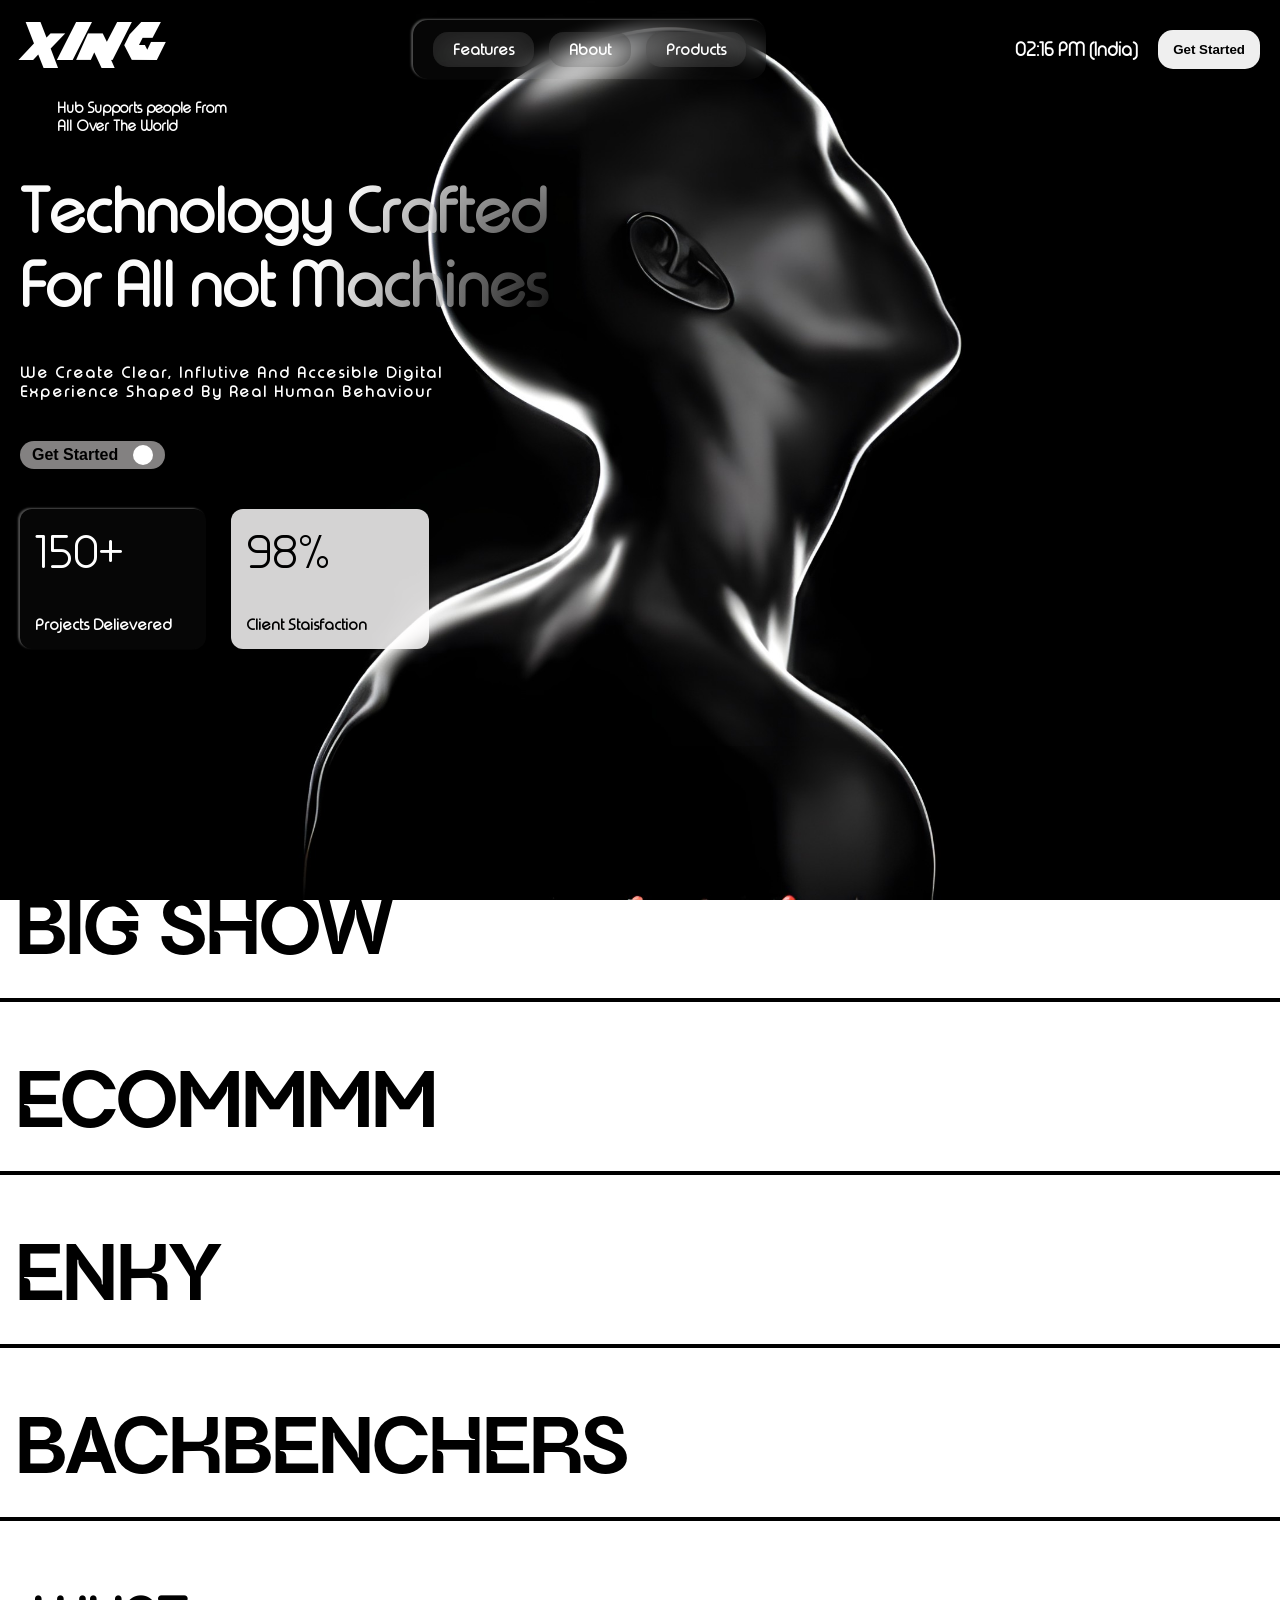
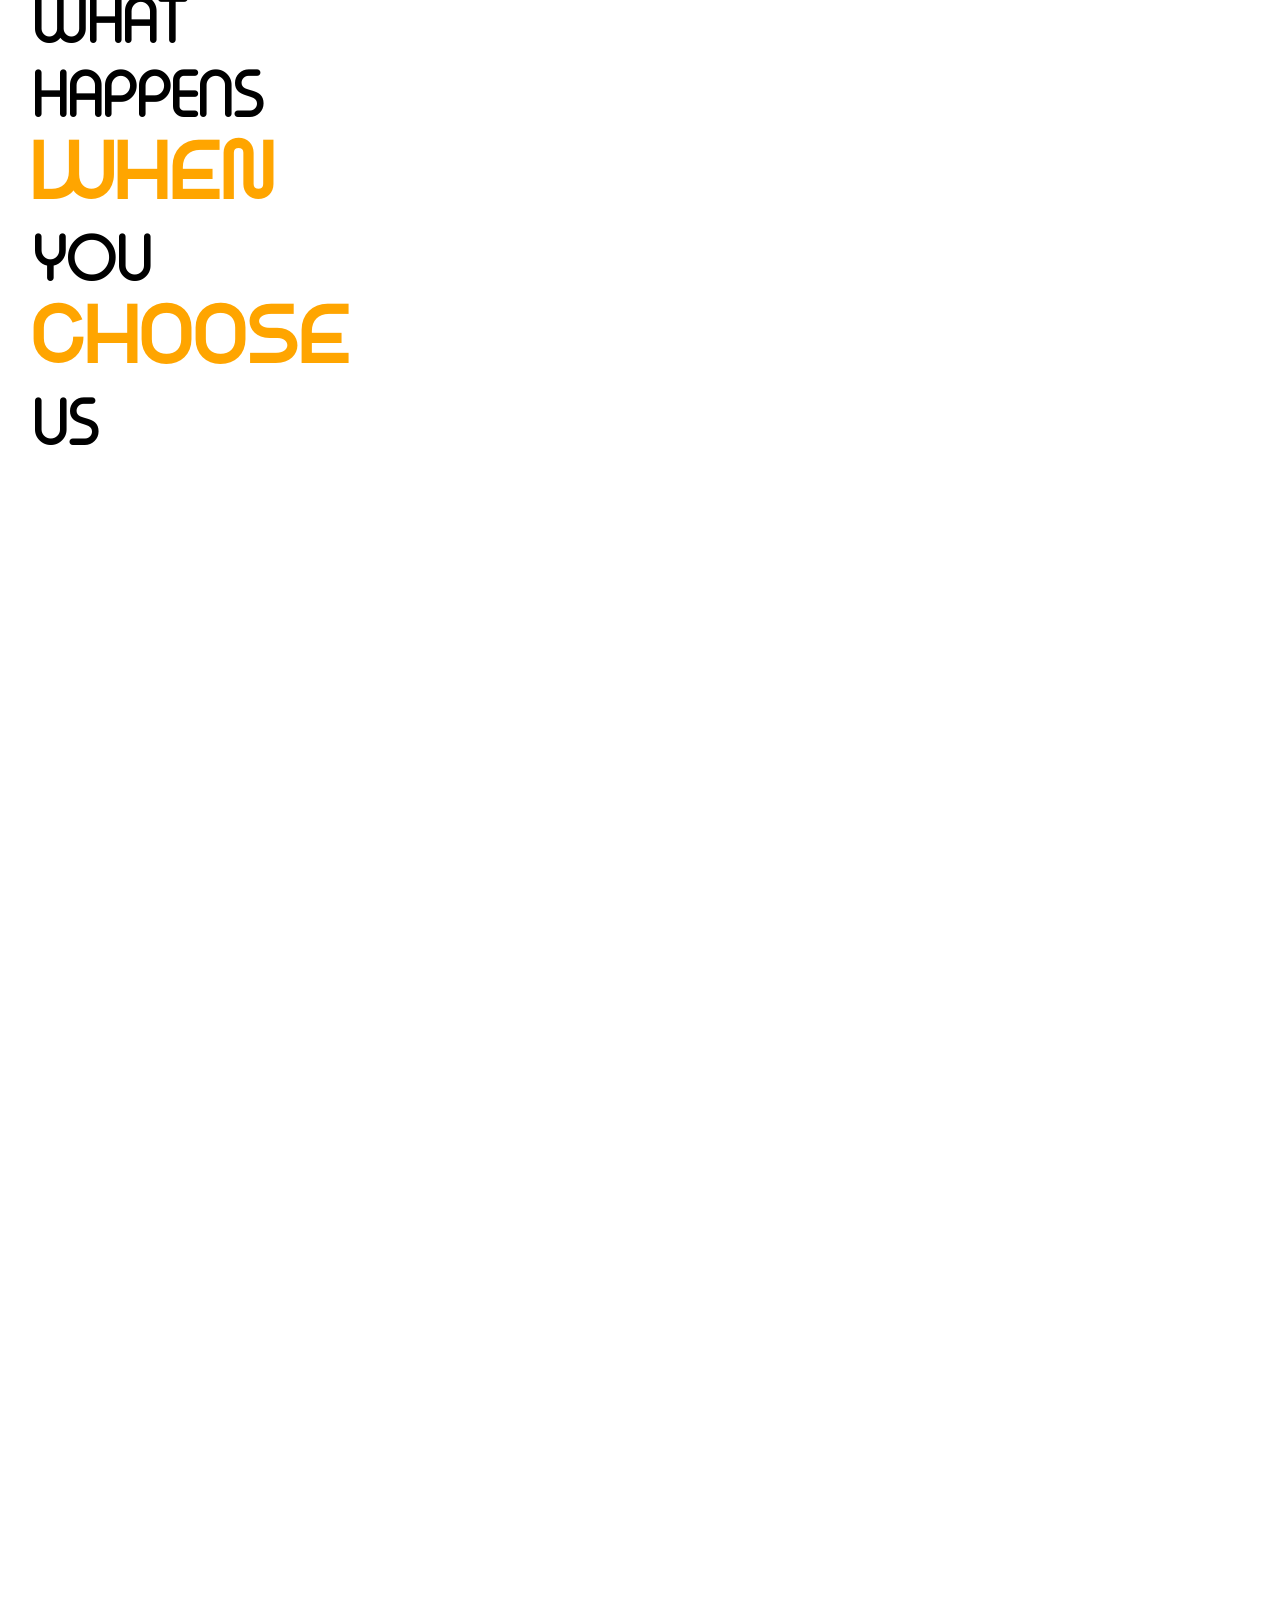
==== project 1/index.html @ 05f9f269 "folder change" ====
<!DOCTYPE html>
<html lang="en">
<head>
    <meta charset="UTF-8">
    <meta name="viewport" content="width=device-width, initial-scale=1.0">
    <title>Design-1</title>
    <link rel="stylesheet" href="style.css">
    <link
  href="https://cdn.jsdelivr.net/npm/remixicon@4.9.0/fonts/remixicon.css"
  rel="stylesheet"
/>
</head>
<body>
<main>
    <header>
        <nav id="primaryNav">
             <h1 class="brand">Xing</h1>
              <nav id="Navigations">
                <a href="#">Features</a>
                <a href="#">About</a>
                <a href="#">Products</a>
              </nav>
              <div class="Other">
              <h3>02:16 PM (India)</h3>
            <button>Get Started</button>
            </div>
            </nav>
    </header>
    <div class="writings">
      <div class="BrandLine">
        <i class=" globe ri-global-fill"></i>
        <h3>Hub Supports people From All Over The World</h3>
        </div>
        <h1 class="BigLine">Technology Crafted For All not Machines</h1>
        <h3 class="SmallLine">We Create Clear, Influtive And Accesible Digital Experience Shaped By Real Human Behaviour</h3>
        <button class="getStarted">
          Get Started <i class="right ri-arrow-right-line"></i>
        </button>
        <div class="boxes">
        <div class="box1">
          <h2>150+</h2>
          <h4>Projects Delievered <sup><i class="ri-check-line"></i></sup></h4>
        </div>
           <div class="box2">
          <h2>98%</h2>
          <h4>Client Staisfaction<sup><i class="ri-check-line"></i></sup></h4>
        </div>
        </div>
      </div>
       <section id="products">
        <div class="elem">
          <h1>Big Show<i class="arrow ri-arrow-right-line"></i></h1>
          <img src="https://i.pinimg.com/1200x/fa/55/d6/fa55d6a532e16a0dc4e11ef6059b0287.jpg" alt="">
        </div> <div class="elem">
          <h1>Ecommmm<i class="arrow ri-arrow-right-line"></i></h1>
          <img src="https://i.pinimg.com/1200x/44/50/62/445062a4ea2308675233aeeecd48b5b9.jpg" alt="">
        </div> <div class="elem">
          <h1>Enky<i class="arrow ri-arrow-right-line"></i></h1>
          <img src="https://i.pinimg.com/736x/76/6f/08/766f08d830288deddab475fd345a2144.jpg" alt="">
        </div> <div class="elem">
          <h1>Backbenchers<i class="arrow ri-arrow-right-line"></i></h1>
          <img src="https://i.pinimg.com/736x/5c/e6/9e/5ce69e7ed1590fe8e28feebffbbdf605.jpg" alt="">
        </div>
      </section>
      <section id="feature">
        <h1 class="featLine">What Happens <br><span>when</span> You <span>Choose</span> Us</h1>
        <div class="featurebox">
          <h1>Be The <span>Brand</span></h1>
          <h3>They Notice</h3>
          <h1>Even<span> In The Crowd</span></h1>
        </div>
        <div class="featurebox">
          <h1>Be the One</h1>
          <h3>They remember</h3>
        </div>
      </section>
</main>
    
      <script src="script.js"></script>
</body>
</html>
---- project 1/style.css ----
@font-face {
    font-family: primary;
    src: url(./THRUST__.TTF);
}
@font-face {
    font-family: secondary;
    src: url(./Typo_Round_Light_Demo.otf);
}
@font-face {
    font-family: products;
    src: url(./gafter.otf);
}
@font-face {
    font-family: kregan;
    src: url(./Kregan\ DEMO.otf);
}
*{
    padding: 0;
    margin: 0;
    box-sizing: border-box;
}
html,body{
    width: 100%;
    height: 100%;
}
main{
    font-family: secondary;
    width: 100%;
    height: 100%;
    background: url(./wallpaper.jpg);
    background-size: cover;
    background-position: center;
}
html{
    scroll-behavior: smooth;
}
html::-webkit-scrollbar{
    display: none;
}
header{
    width: 100%;
    color: white;
    padding: 20px 20px;
}
.brand{
    font-family: primary;
    font-weight: 300;
    font-size: 3rem;
}
#primaryNav{
    display: flex;
    align-items: center;
    justify-content: space-between;
}
#Navigations{
    display: flex;
    align-items: center;
    gap: 15px;
    border-radius: 15px;
    padding: 12px 20px;
    background: rgba(255, 255, 255, 0.023);
    backdrop-filter: blur(10px);
    box-shadow: -2px -1px 2px rgba(207, 205, 205, 0.368);
}
#Navigations a{
    position: relative;
    border-radius: 15px;
    text-decoration: none;
    color: white;
    padding: 8px 20px;
    background: rgba(255, 255, 255, 0.150);
    backdrop-filter: blur(10px);
   box-shadow:inset 0 4px 30px rgba(0, 0, 0, 0.402);
   font-weight: 600;
}
a::before{
    content: '';
    position: absolute;
    display: block;
    width: 60%;
    height: 2px;
    left: 20%;
    bottom:20%;
    background-color: white;
    transform: scaleX(0);
    transition: transform 0.3s cubic-bezier(0.25, 0.46, 0.45, 0.94);
}
a:hover::before{
    background-color: black;
    transform: scaleX(1);
}
.Other{
    display: flex;
    align-items: center;
    gap: 20px;
}
.Other>button{
    padding: 12px 15px;
    border-radius: 15px;
    border: none;
    font-weight: 600;
}
.writings{
    padding: 0px 20px;
    display: flex;
    flex-direction: column;
    color: white;
    gap: 40px;
}
.globe{
    color: white;
    padding: 0px 12px;
    font-weight: 400;
    font-size: 2rem;
    border-right:3px solid white;
}
.BrandLine{
    display: flex;
    align-items: center;
    gap:10px;
    width: 70%;
    color: white;
    font-size: 0.8rem;
}
.BrandLine h3{
    width: 20%;
}
.BigLine{
background: radial-gradient(circle at right bottom, #0000005d 1%, #fcfcfc 46%);
 font-size: 4rem;
    width: 45%;
 color: transparent;
background-clip: text;
}
.SmallLine{
    width: 35%;
    letter-spacing: 2px;
    font-size: 1rem;
}
.getStarted{
    width: fit-content;
     padding: 4px 12px;
     display: flex;
     align-items: center;
     font-weight: 600;
     gap: 15px;
     font-size: 1rem;
     border-radius: 50px;
     border: none;
     background-color: rgba(203, 200, 200, 0.648);
}
.getStarted .right{
    background-color: white;
    padding: 10px 10px;
    border-radius: 50%;
    transition: transform 0.5s cubic-bezier(0.25, 0.46, 0.45, 0.94);

}
.getStarted:hover .right{
    transform: rotate(-60deg);
}
.boxes{
    display: flex;
    gap: 2%;
}
.box1{
      width: 15%;
    height: 140px;
    display: flex;
    justify-content: space-between;
    flex-direction: column;
    padding: 15px 15px;
    border-radius: 12px;
    background: rgba(255, 255, 255, 0.023);
    backdrop-filter: blur(10px);
    box-shadow: -2px -1px 2px rgba(207, 205, 205, 0.368);
}
.box2{
    width: 16%;
    height: 140px;
    display: flex;
    justify-content: space-between;
    flex-direction: column;
    padding: 15px 15px;
    border-radius: 12px;
    background: rgba(255, 254, 254, 0.831);
    color: black;
}
.box1 h2{
    font-size: 3rem;
      font-weight: 400;
}
.box2 h2{
        font-size: 3rem;
      font-weight: 400;
}
#products{
    margin-top: 20vh;
    animation: reveal;
    animation-timeline: view();
    animation-range: entry 0% exit 80%;
    overflow-x: hidden;
}
#products::-webkit-scrollbar{
    display: none;
}
@keyframes reveal{
    0%{
    opacity: 0;
    scale: 0.70;
    }
    50%{
    opacity: 1;
    scale: 1;
    }
}
.elem{
    width: 100%;
    height: fit-content;
    display: flex;
    align-items: center;
    font-family: products;
    padding:1rem 1rem;
    padding-top: 4rem;
    border-bottom: 4px solid black;
    position: relative;
}
.elem:nth-child(1):hover{
    color:white;
    letter-spacing: 10px;
    transition: 0.3s all cubic-bezier(0.445, 0.05, 0.55, 0.95);
    background-color: black;
}
.elem:nth-child(2):hover{
    color:white;
    letter-spacing: 10px;
    background-color: black;
    transition: 0.3s all cubic-bezier(0.445, 0.05, 0.55, 0.95);
      
}.elem:nth-child(3):hover{
    color: white;
    letter-spacing: 10px;
    background-color: black;
    transition: 0.3s all cubic-bezier(0.445, 0.05, 0.55, 0.95);
}.elem:nth-child(4):hover{
    color: white;
    letter-spacing: 10px;
    background-color: black;
    transition: 0.3s all cubic-bezier(0.445, 0.05, 0.55, 0.95);
}
.elem img{
    width: 50%;
    height: 200px;
    opacity: 0;
    object-fit: cover;
    position: absolute;
    border-radius: 12px;
    transition: all 0.2s cubic-bezier(0.445, 0.05, 0.55, 0.95);
}
.elem h1{
    text-transform: uppercase;
    font-size: 5rem;
    font-weight: 300;
}
.elem .arrow{
    display: inline-block;
    font-weight: 100;
}
.elem::-webkit-scrollbar{
    display: none;
}
.elem:hover h1>i{
    transform: rotate(-30deg);
    transition: transform 0.6s cubic-bezier(0.25, 0.46, 0.45, 0.94);
}
#feature{
    position: relative;
    width: 100%;
    height: 300vh;
    padding: 4rem 2rem;
    animation: slideUp;
    animation-timeline: scroll();
    animation-range: entry 10% exit 100%;
}
@keyframes slideUp {
    0%{
        background-color: white;
    }
    10%{
        background-color: white;
    }
    30%{
        background-color: white;
    }
    35%{
        background-color: black;
    }
    90%{
        background-color: black;
    }
}
.featLine span{
    font-size: 5rem;
    font-family: kregan;
    font-weight: 700;
    letter-spacing: 4px;
    color: orange;
}
.featLine{
    width: 30%;
    position: sticky;
    font-size: 4rem;
    text-transform: uppercase;
    animation: colorChange;
    animation-timeline: view();
}
.featurebox{
    margin-top: 25vh;
    padding: 2rem;
    display: flex;
    flex-direction: column;
    justify-content: center;
    align-items: flex-end;
    color:white;
    gap: 5px;
    margin-bottom: 3rem;
    transform: translateY(140px);
    opacity: 0;
}
.featurebox.animate{
    animation: reveal;
    animation-timeline: view();
}
@keyframes reveal {
    to {
        opacity: 1;
        transform: translateY(0);
    }
}
.featurebox:nth-child(2){
    color:white;
    font-family: kregan;
    font-size: 4rem;
    letter-spacing: 5px;
}
.featurebox:nth-child(2) h3{
    letter-spacing: 15px;
}
.featurebox:nth-child(2) span{
    color:orange;
}
.featurebox:nth-child(3){
    color:white;
    font-family: kregan;
    font-size: 5rem;
    letter-spacing: 5px;
}
.featurebox:nth-child(3) h3{
    color:white;
    font-family: kregan;
    font-size: 5rem;
    letter-spacing: 5px;
    padding: 15px 15px;
   background-color: orange;
}

@keyframes colorChange{
    0%{
        color: black;
    }
    50%{
        color: white;
    }
    80%{
        color: black;
    }
    100%{
        color: black;
    }
}
@media (max-width: 900px){
    main{
        display: flex;
        flex-direction: column;
        justify-content: space-between;
    }
    .brand{
        font-size: 1.5rem;
    }
    #Navigations{
        display: none;
    }
    .Other h3{
        font-size: 0.6rem;
    }
     .Other button{
            padding: 10px 10px;
        font-size: 0.6rem;
    }
    .writings{
        align-items: center;
        padding: 3rem 0.2rem;
    }
    .globe{
        font-size: 2rem;
    }
    .BrandLine{
        width: 70%;
        margin: auto;
    }
    .BrandLine h3{
        font-size: 0.6rem;
        width: 40%;
    }
    .BigLine{
    font-size: 3rem;
     text-align: center;
     width: 100%;
    }
    .SmallLine{
        font-size: 0.6rem;
        width: 70%;
        text-align: center;
    }
    .boxes{
        gap: 2rem;
    }
    .box1{
        width: 50%;
        font-size: 0.8rem;
    }
    .box1 h2{
        font-size:2.3rem;
    }
      .box2{
        width: 50%;
        font-size: 0.8rem;
    }
    .box2 h2{
        font-size:2.3rem;
    }
}
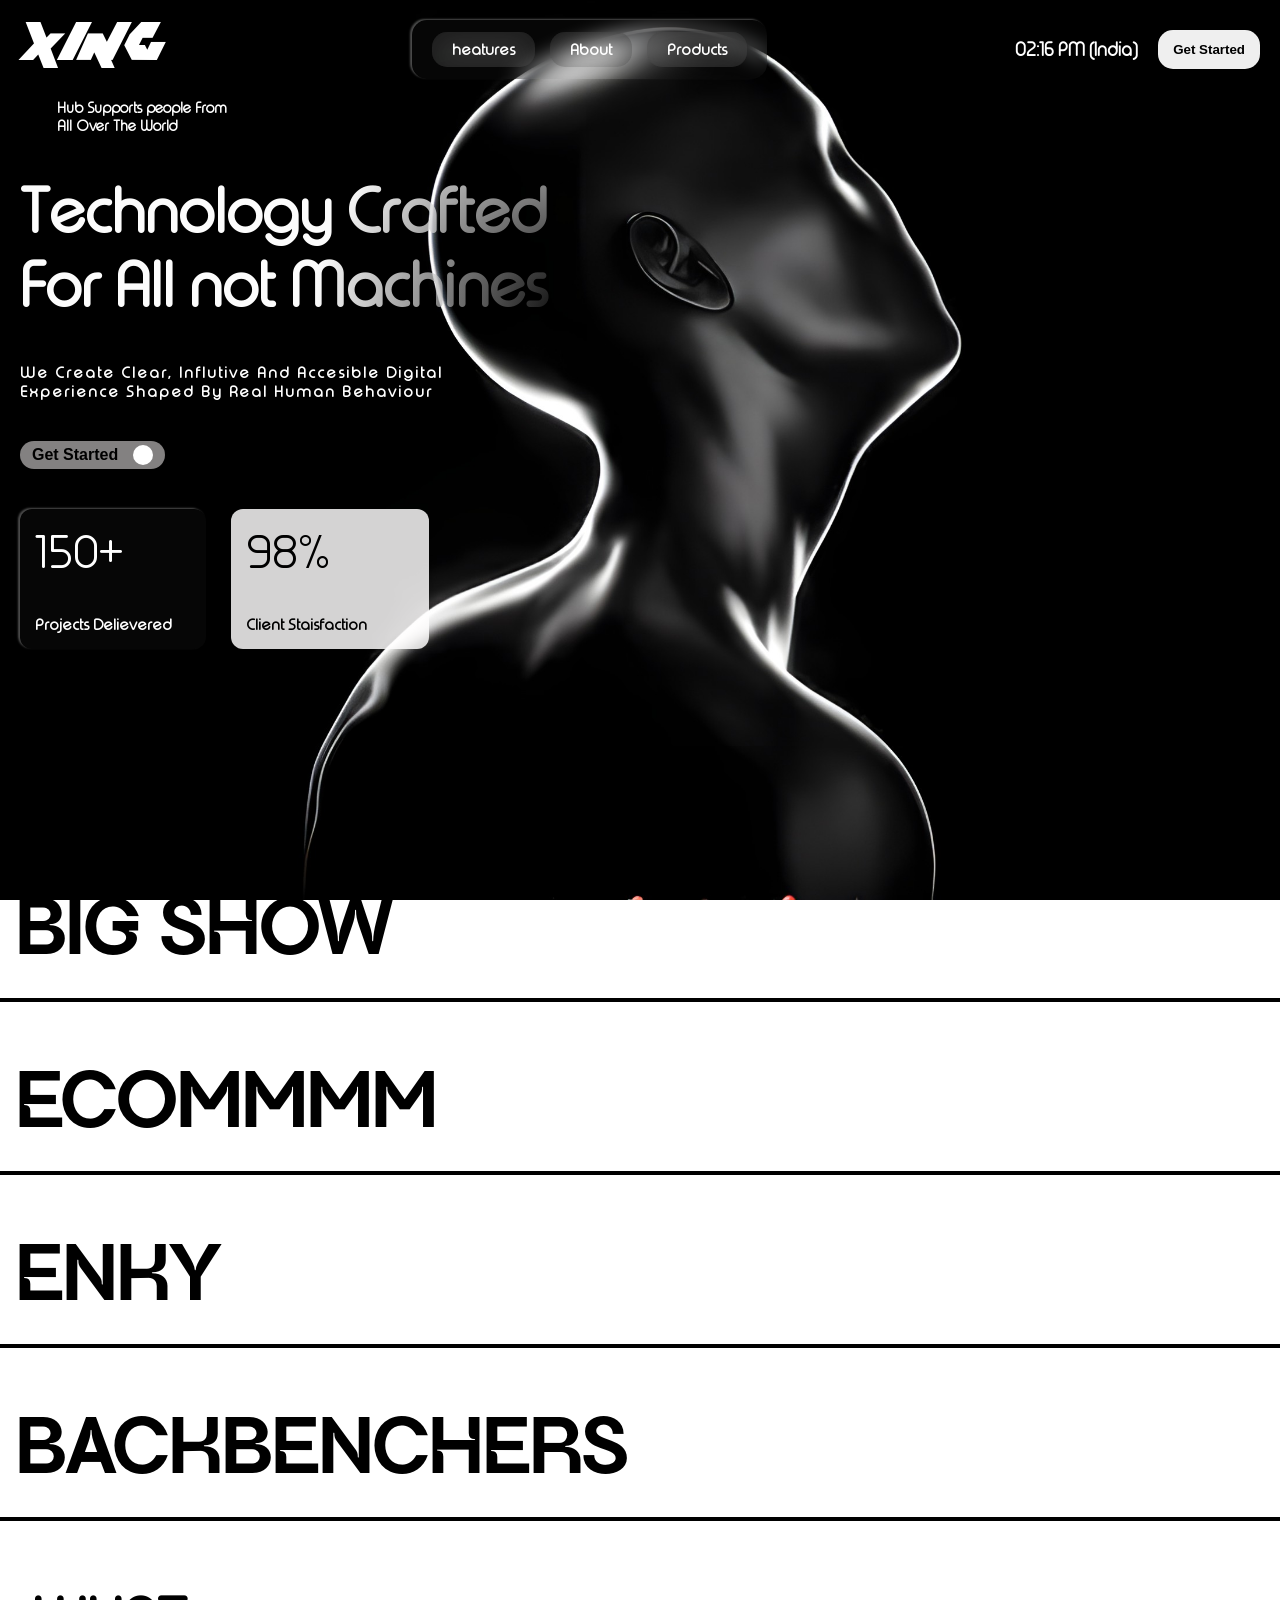
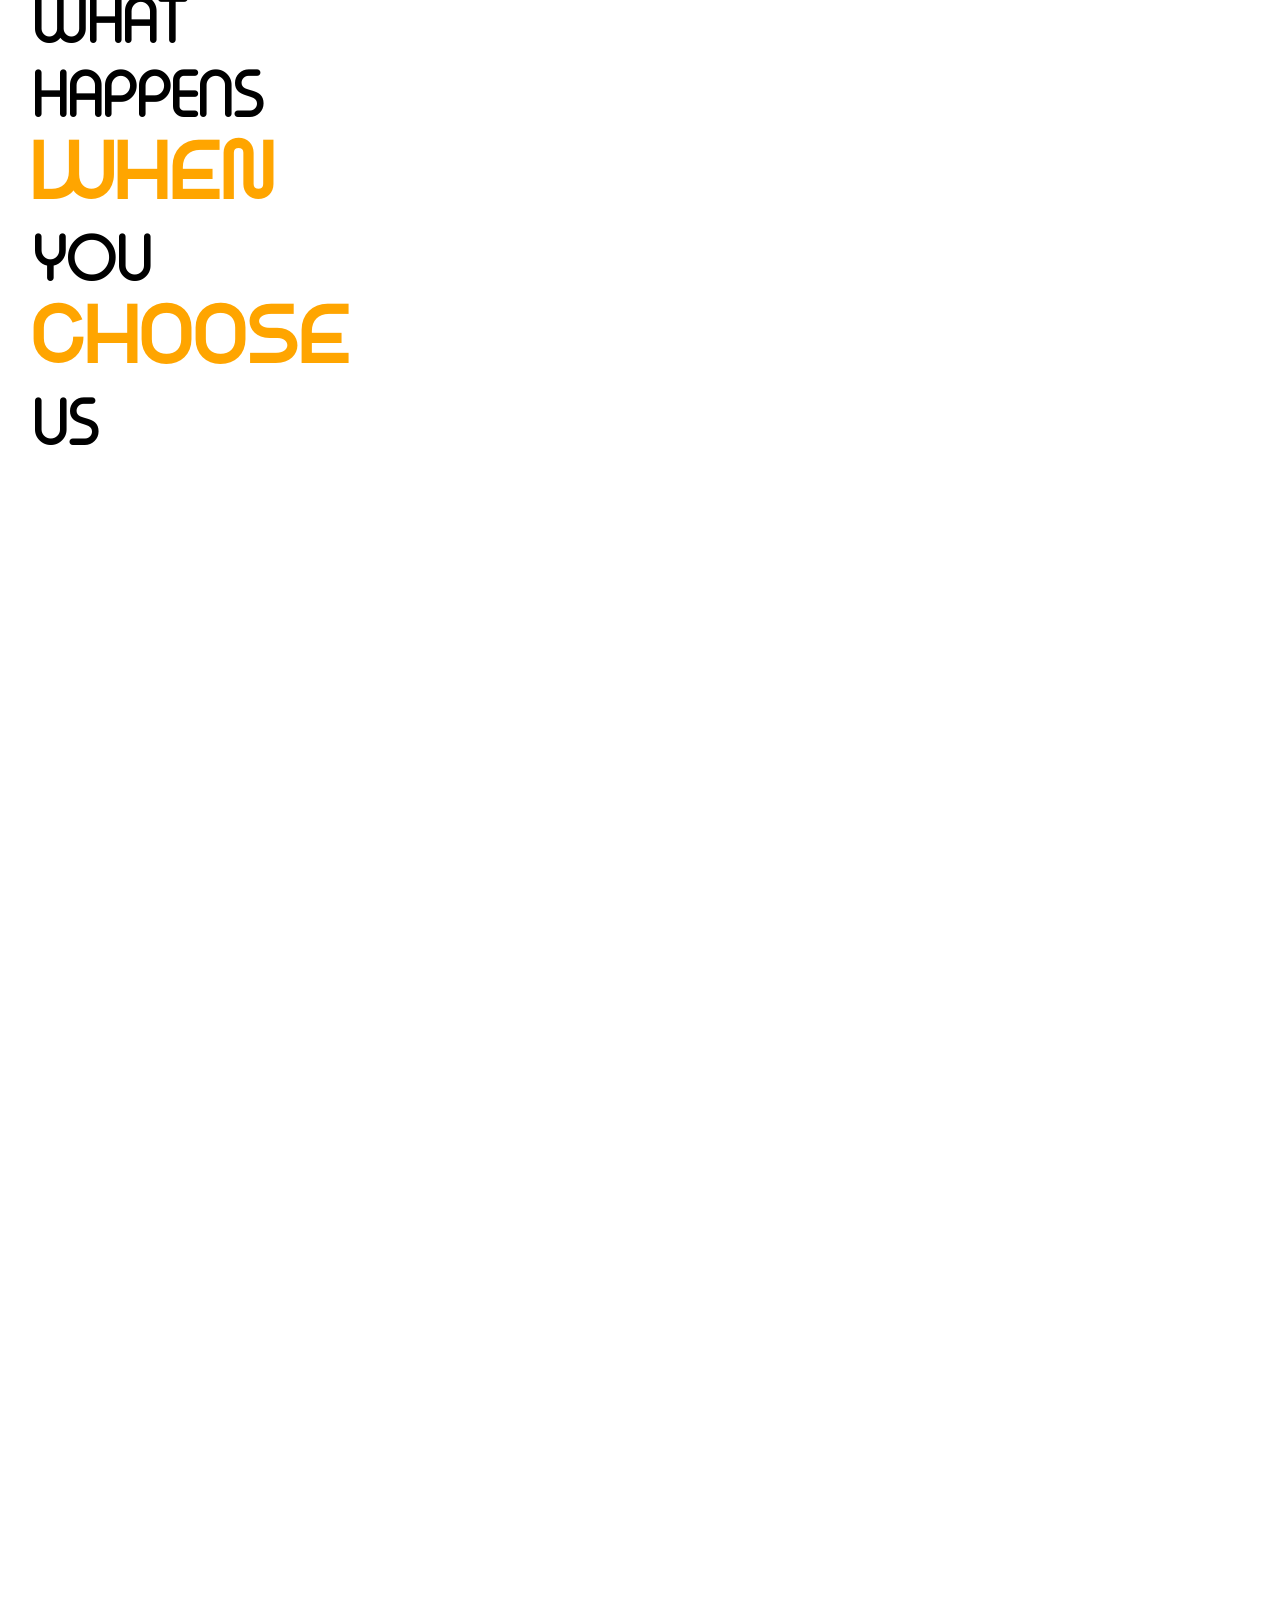
==== commit 21be34f0: "last" ====
--- a/project 1/index.html
+++ b/project 1/index.html
@@ -16,7 +16,7 @@
         <nav id="primaryNav">
              <h1 class="brand">Xing</h1>
               <nav id="Navigations">
-                <a href="#">Features</a>
+                <a href="#">heatures</a>
                 <a href="#">About</a>
                 <a href="#">Products</a>
               </nav>
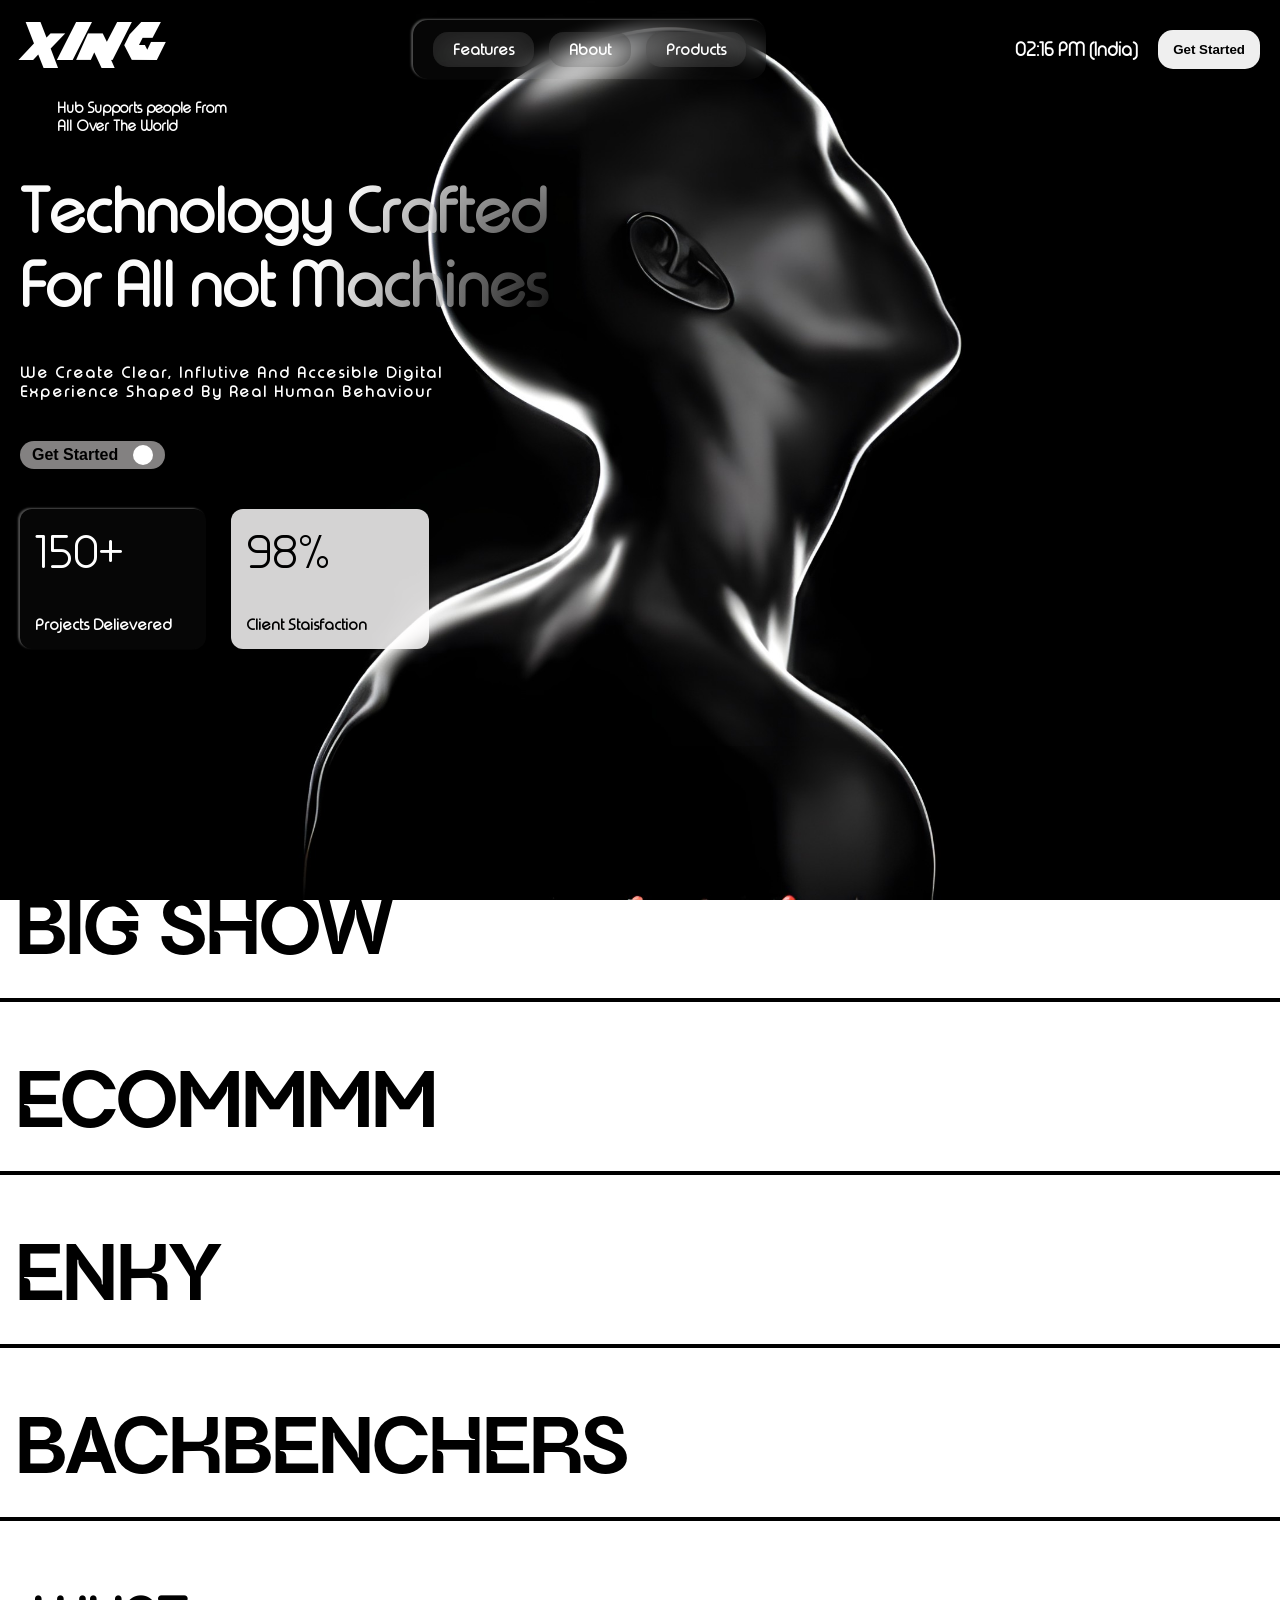
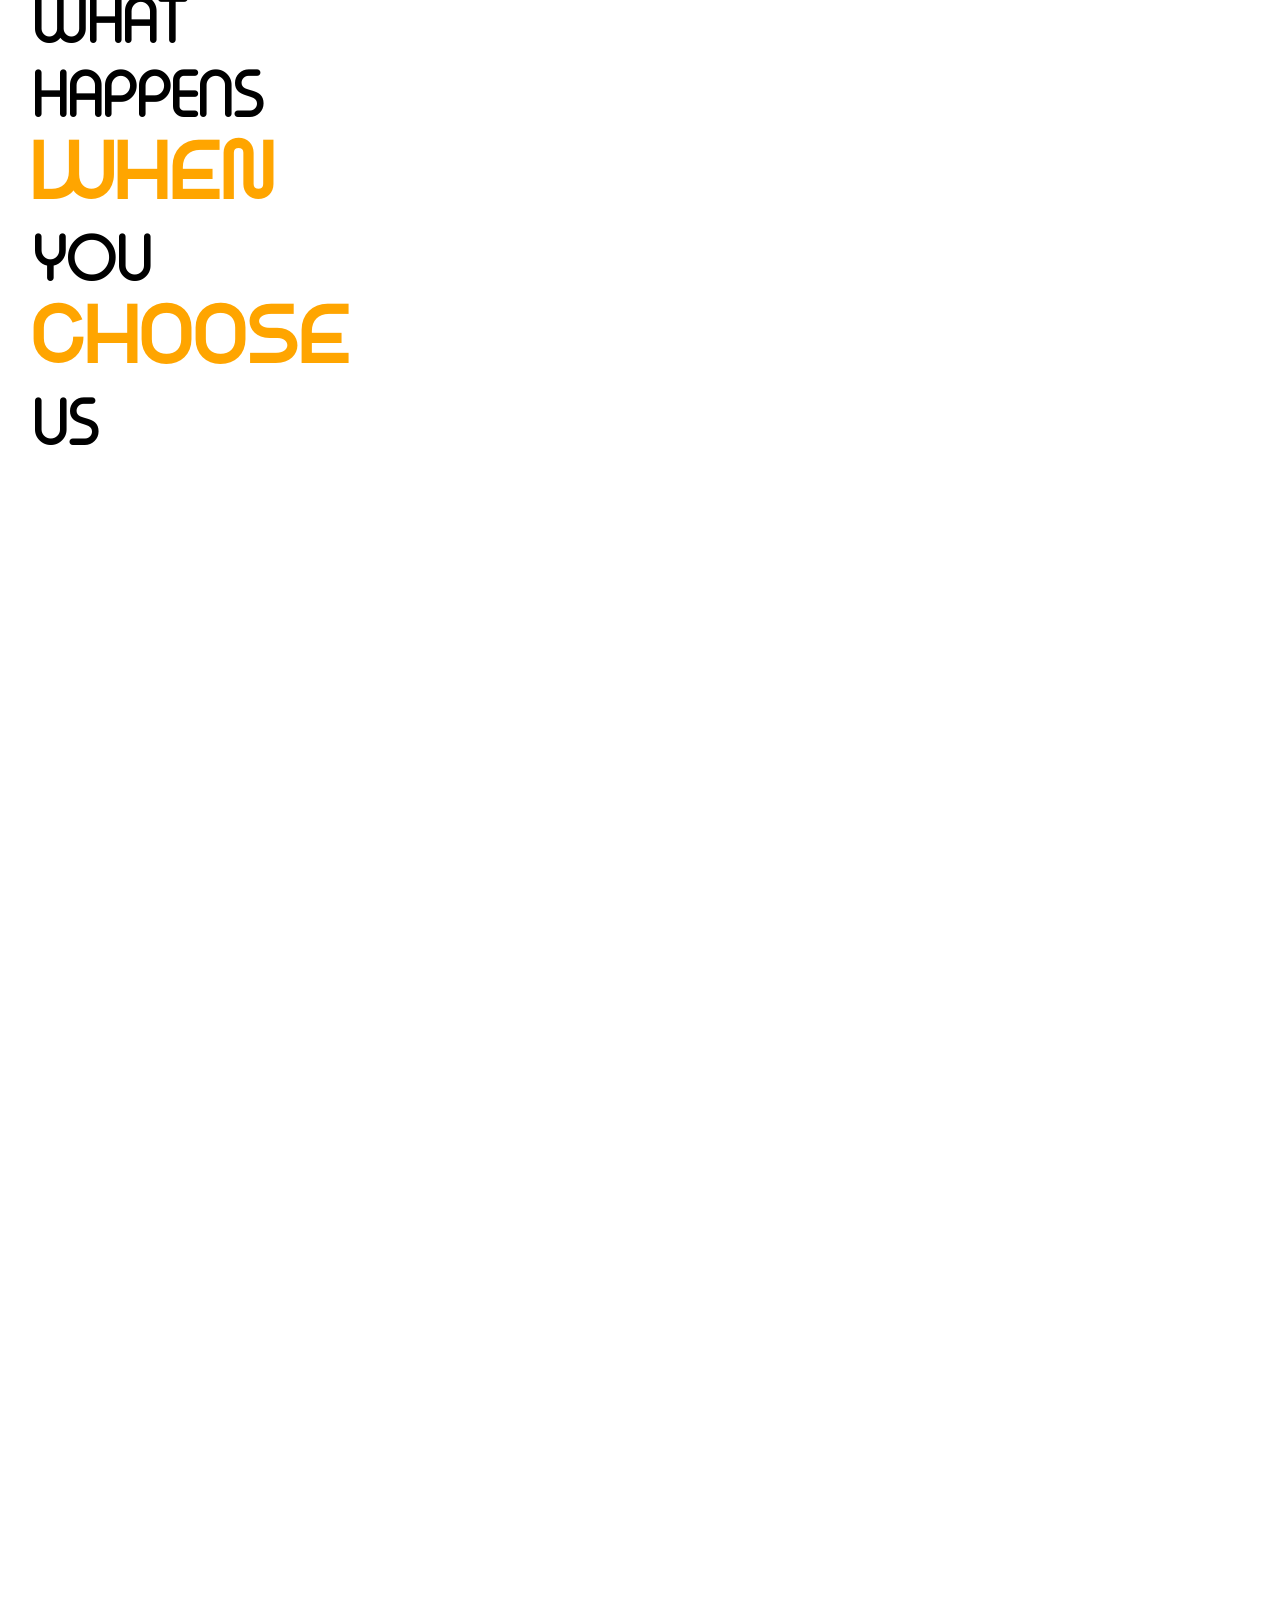
==== commit c7fb6c93: "hero-final-edits" ====
--- a/project 1/index.html
+++ b/project 1/index.html
@@ -16,7 +16,7 @@
         <nav id="primaryNav">
              <h1 class="brand">Xing</h1>
               <nav id="Navigations">
-                <a href="#">heatures</a>
+                <a href="#">Features</a>
                 <a href="#">About</a>
                 <a href="#">Products</a>
               </nav>
--- a/project 1/style.css
+++ b/project 1/style.css
@@ -86,7 +86,7 @@
     transition: transform 0.3s cubic-bezier(0.25, 0.46, 0.45, 0.94);
 }
 a:hover::before{
-    background-color: black;
+    background-color: transparent;
     transform: scaleX(1);
 }
 .Other{
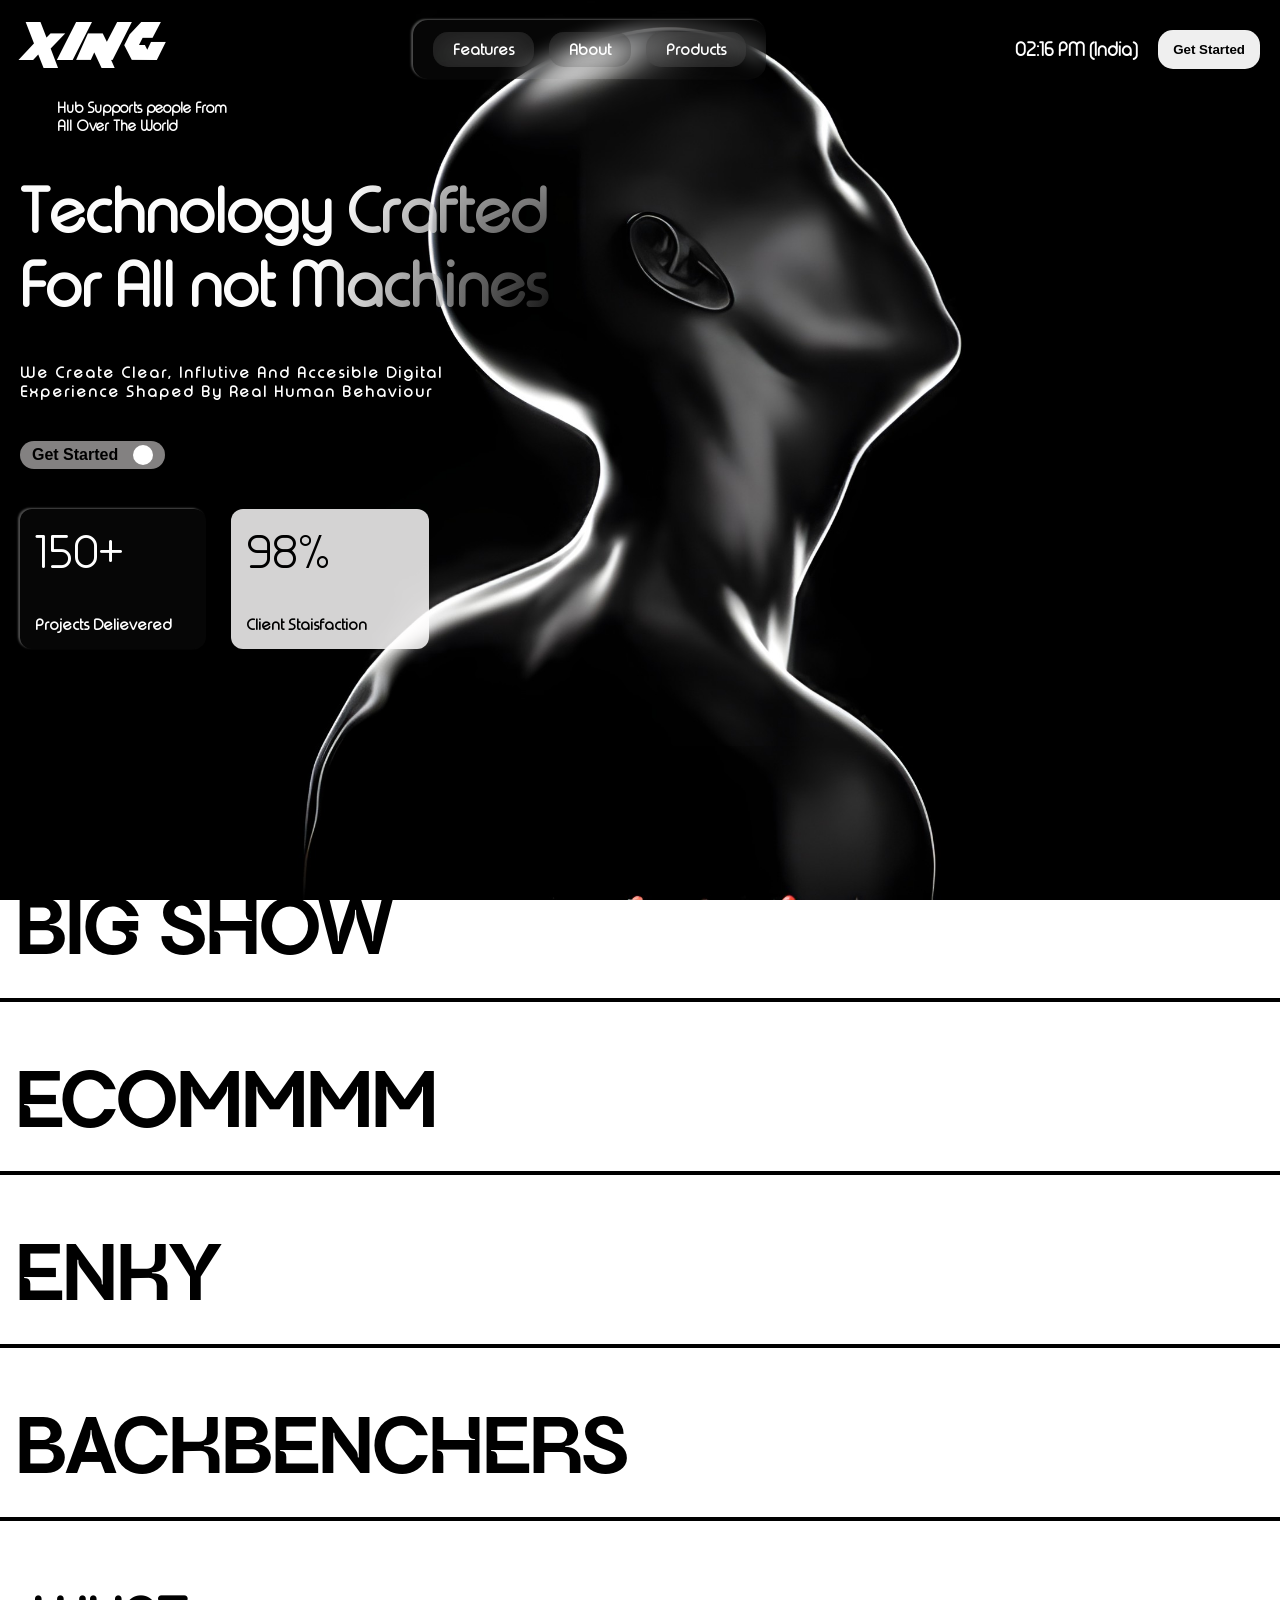
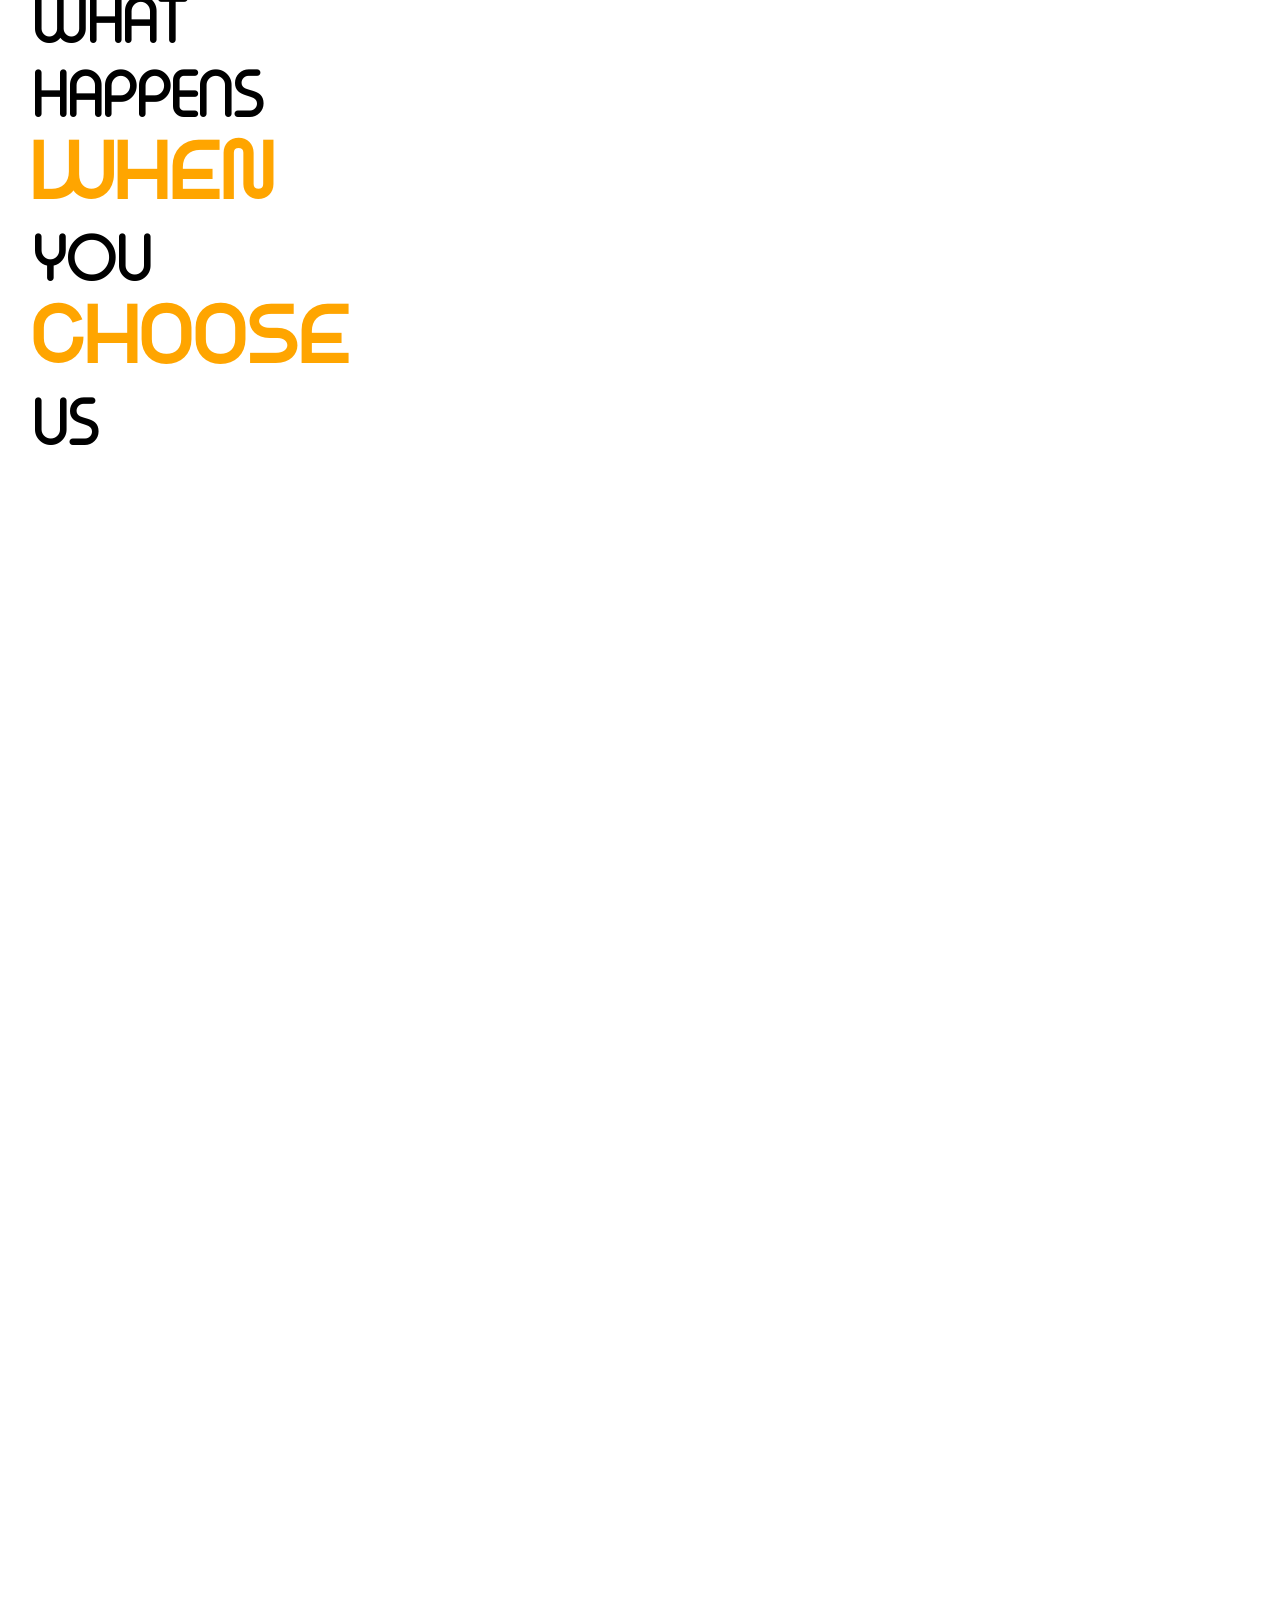
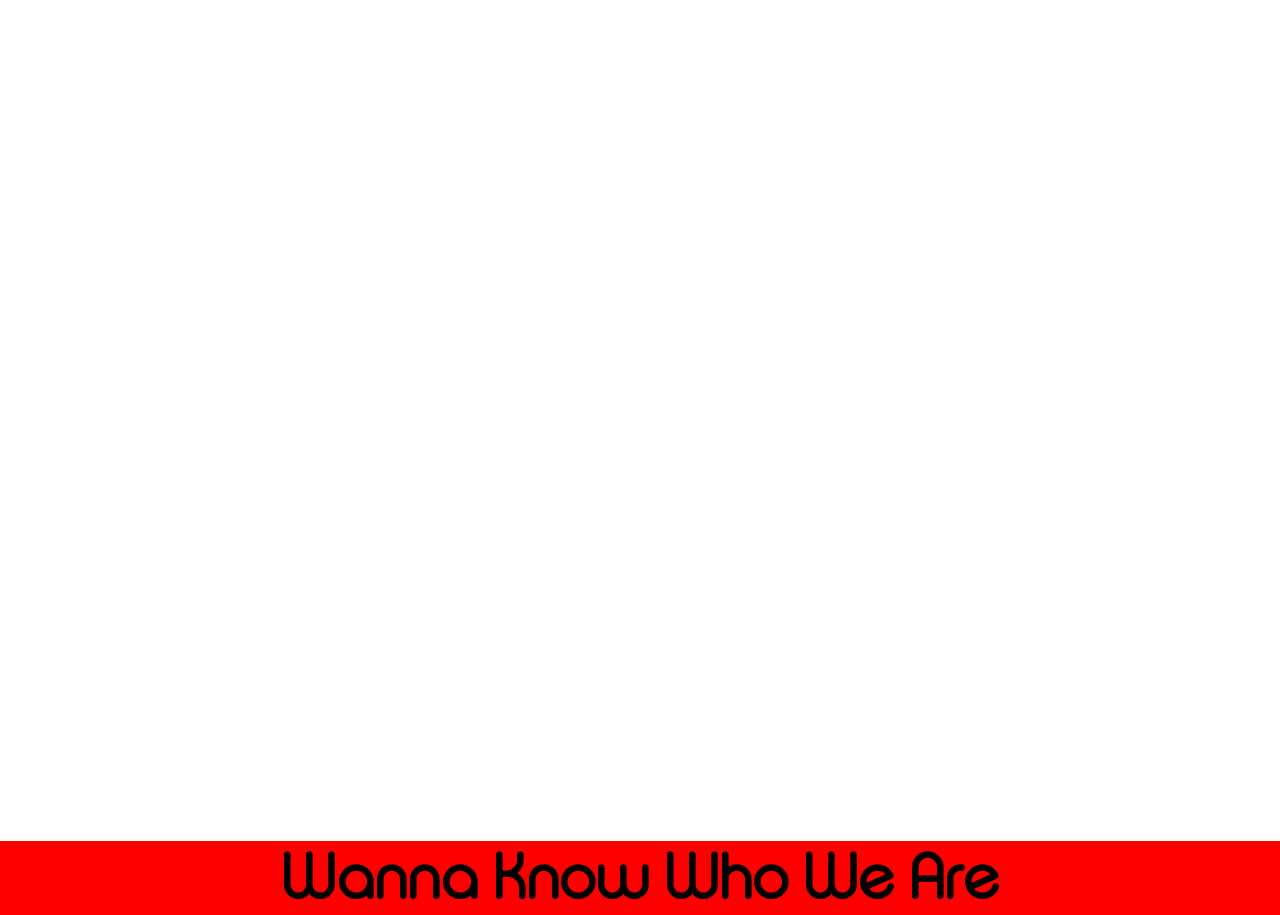
==== commit 34c795f0: "final section" ====
--- a/project 1/index.html
+++ b/project 1/index.html
@@ -74,8 +74,10 @@
           <h3>They remember</h3>
         </div>
       </section>
+      <section class="about">
+        <h1 class="about-line">Wanna Know Who We Are</h1>
+      </section>
 </main>
-    
       <script src="script.js"></script>
 </body>
 </html>
--- a/project 1/style.css
+++ b/project 1/style.css
@@ -13,6 +13,10 @@
 @font-face {
     font-family: kregan;
     src: url(./Kregan\ DEMO.otf);
+}
+@font-face {
+    font-family: nagasaki;
+    src: url(./Nagasaki\ 400.ttf);
 }
 *{
     padding: 0;
@@ -276,7 +280,7 @@
 #feature{
     position: relative;
     width: 100%;
-    height: 300vh;
+    height: 280vh;
     padding: 4rem 2rem;
     animation: slideUp;
     animation-timeline: scroll();
@@ -363,7 +367,16 @@
     padding: 15px 15px;
    background-color: orange;
 }
-
+section.about{
+    width: 100%;
+    background-color: red;
+    display: flex;
+    align-items: center;
+    justify-content: center;
+}
+.about-line{
+    font-size: 4rem;
+}
 @keyframes colorChange{
     0%{
         color: black;
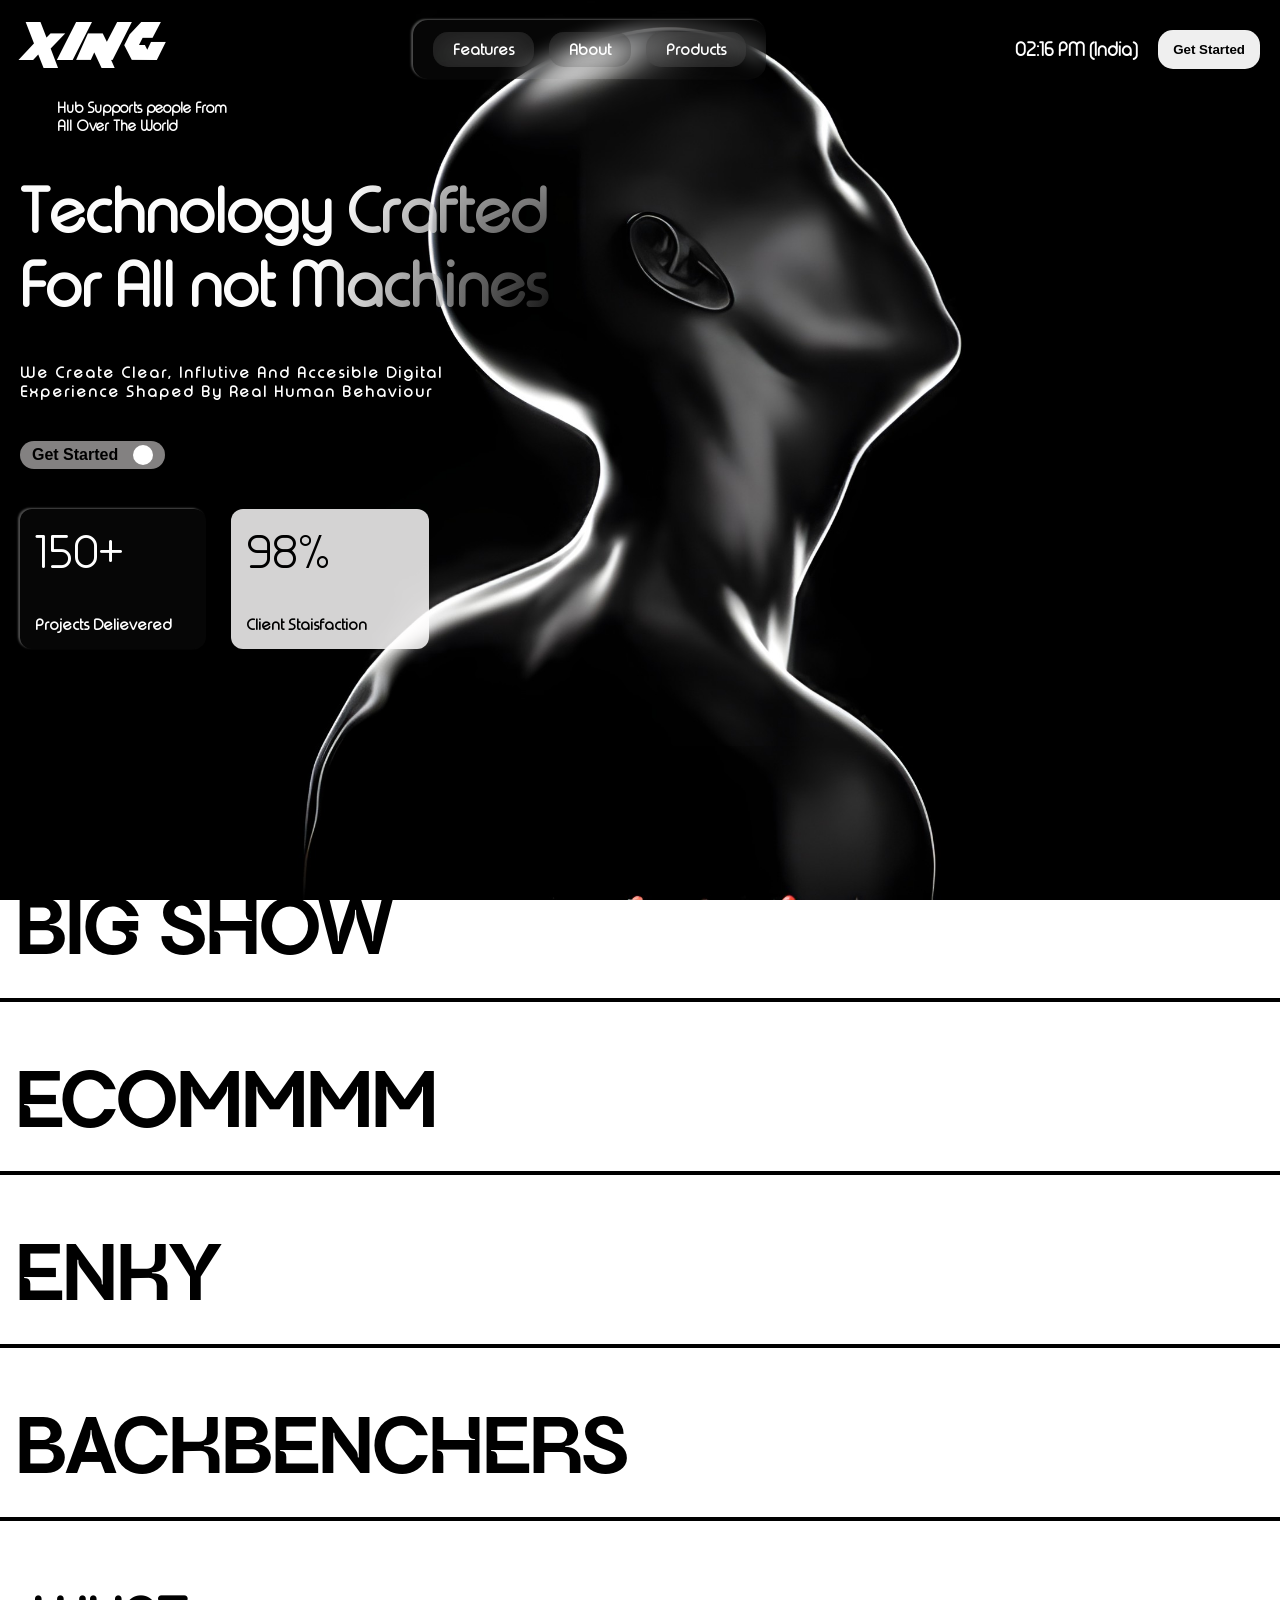
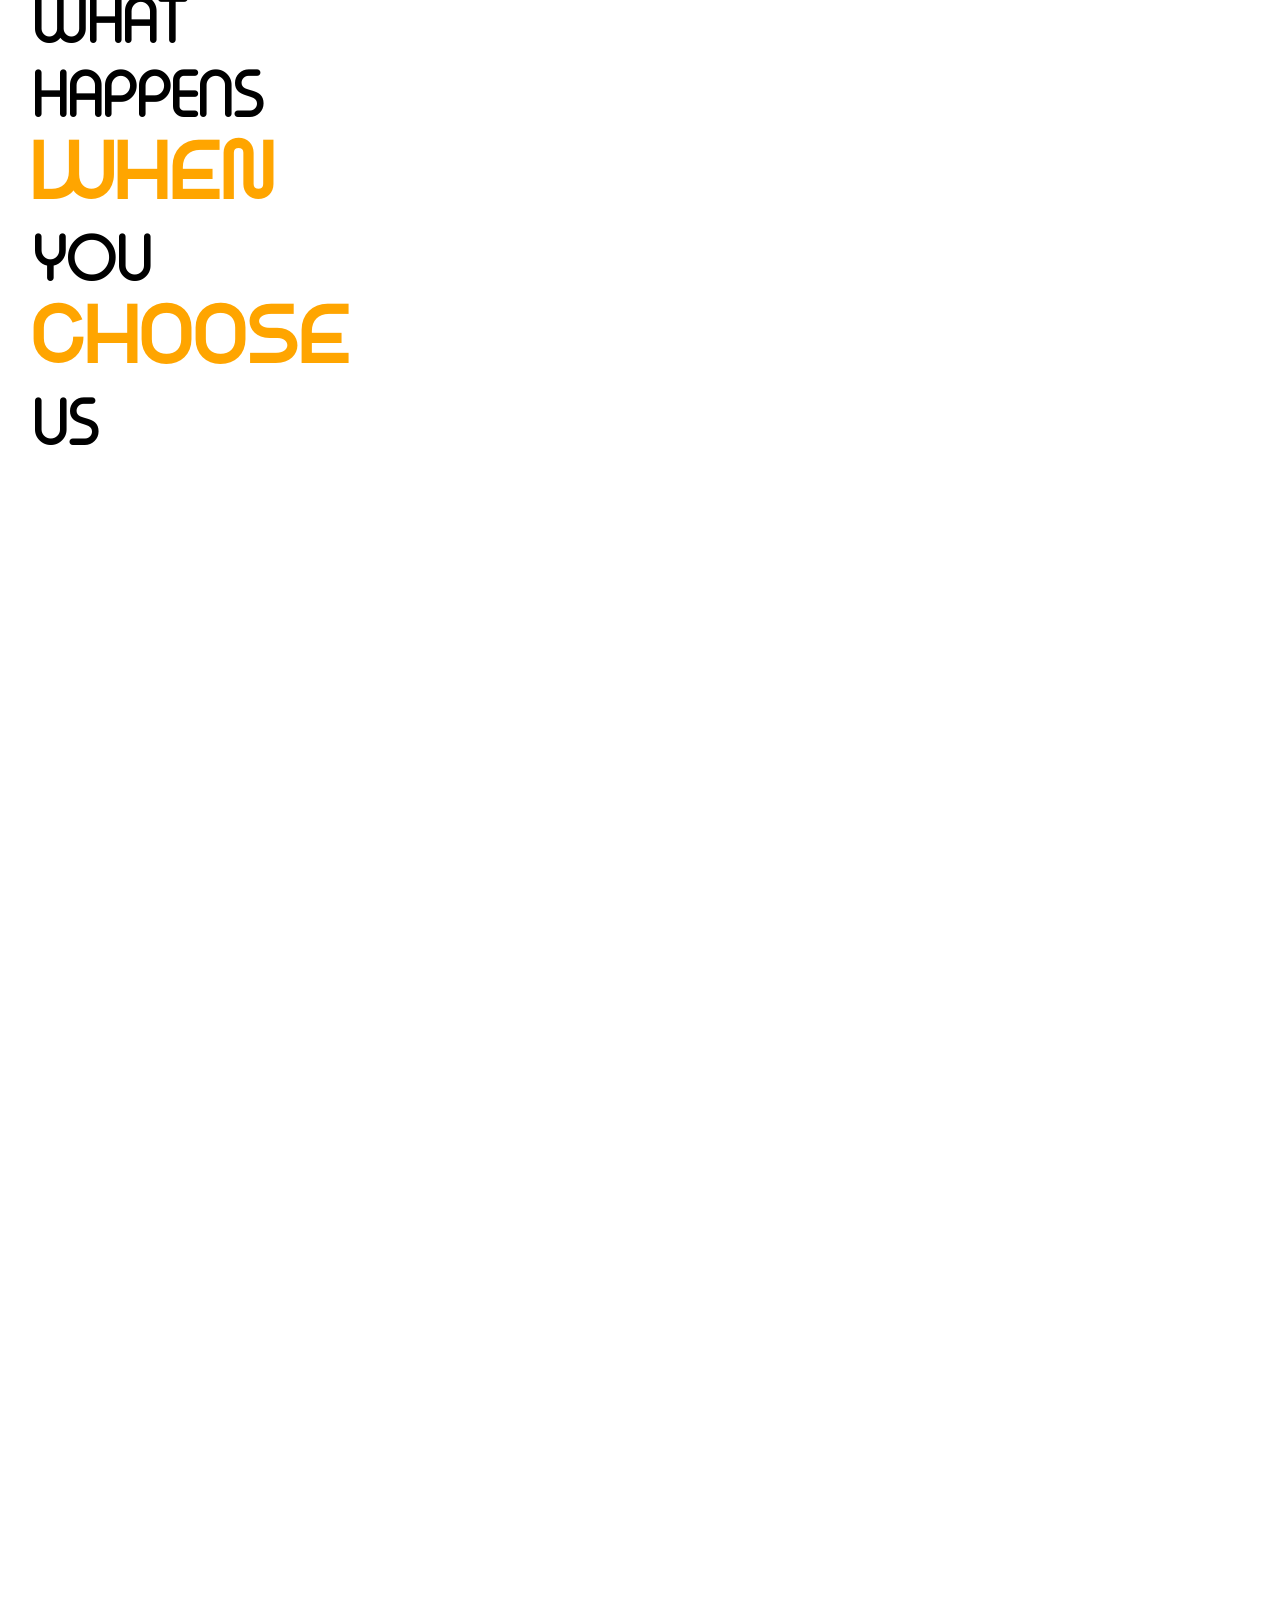
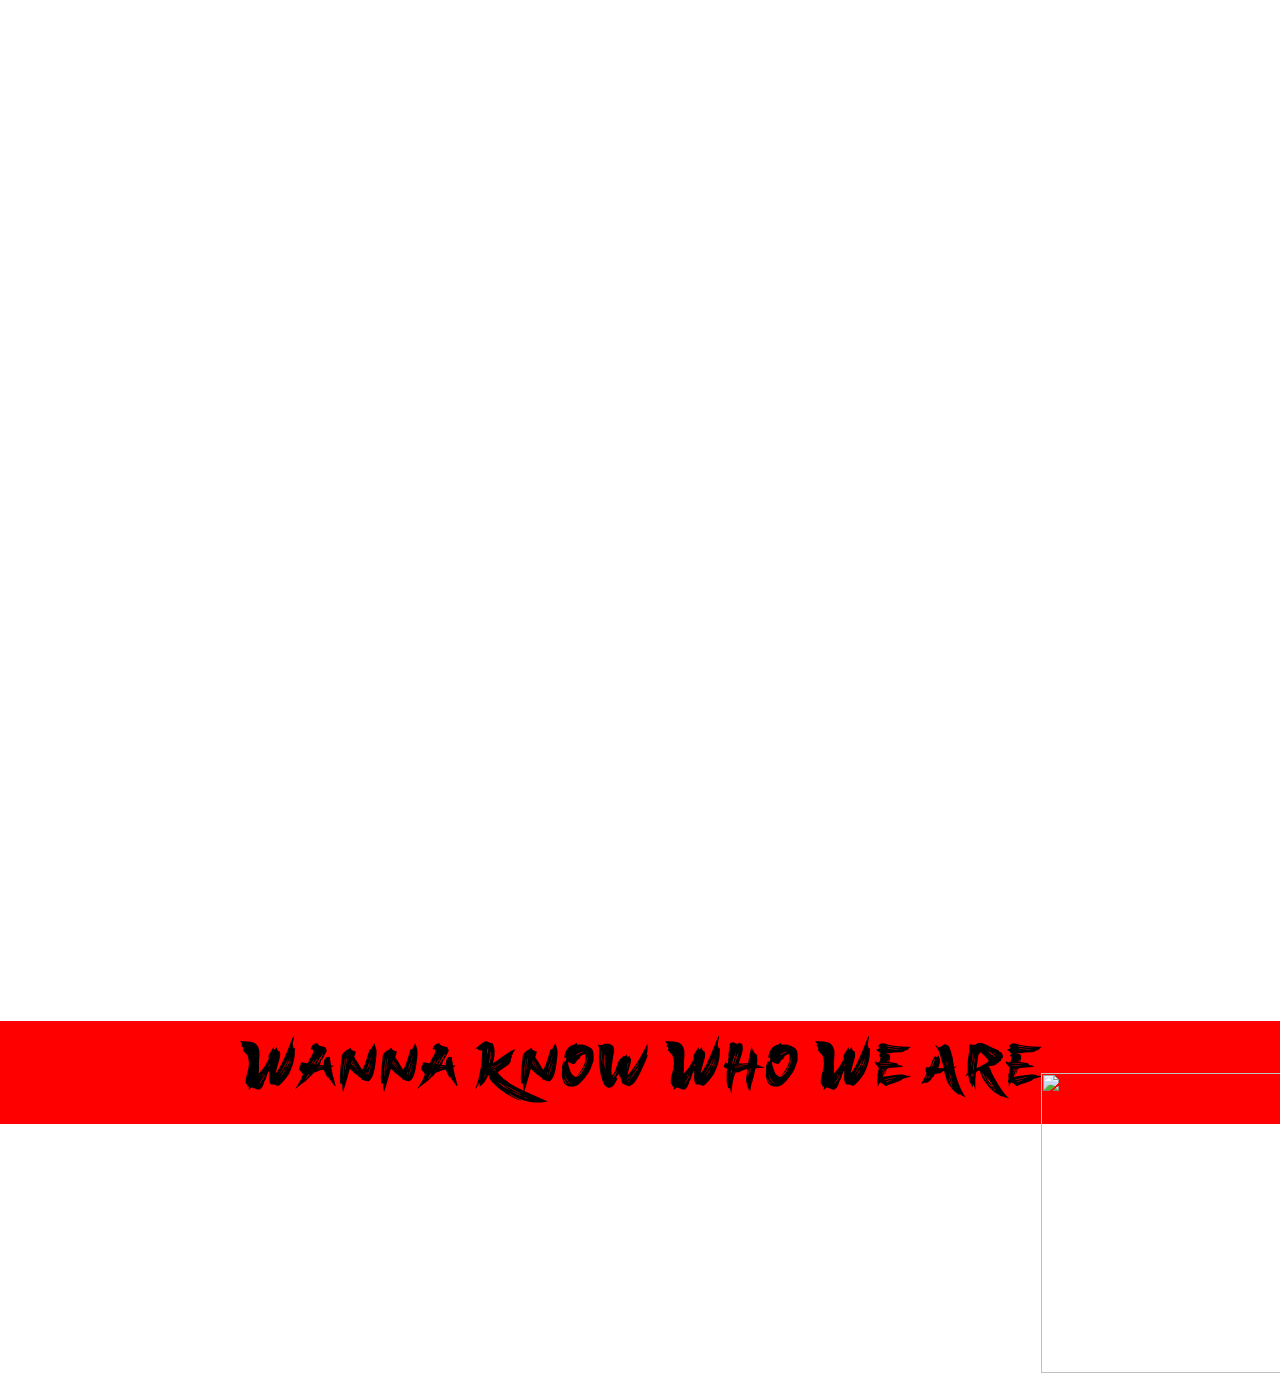
==== commit ce104918: "position relative and absolute" ====
--- a/project 1/index.html
+++ b/project 1/index.html
@@ -76,6 +76,13 @@
       </section>
       <section class="about">
         <h1 class="about-line">Wanna Know Who We Are</h1>
+        <div class="about-images">
+          <img src="https://i.pinimg.com/736x/15/7d/5c/157d5ca944869ff22a0789f5a71187f2.jpg" alt="">
+          <img src="https://i.pinimg.com/1200x/09/e4/0a/09e40a3f556058ae2f57ba22bce36f12.jpg" alt="">
+          <img src="https://i.pinimg.com/736x/23/6e/de/236edefa03c388f61c2db621fe23de20.jpg" alt="">
+          <img src="https://i.pinimg.com/736x/6b/d3/ad/6bd3ad20d2cc0b67d9ffcaeea010eef9.jpg" alt="">
+          <img src="https://i.pinimg.com/736x/e6/6e/05/e66e05b7e362d94861300bbee36c3abe.jpg" alt="">
+        </div>
       </section>
 </main>
       <script src="script.js"></script>
--- a/project 1/style.css
+++ b/project 1/style.css
@@ -15,8 +15,8 @@
     src: url(./Kregan\ DEMO.otf);
 }
 @font-face {
-    font-family: nagasaki;
-    src: url(./Nagasaki\ 400.ttf);
+    font-family: brush;
+    src: url(./brush\ font.otf);
 }
 *{
     padding: 0;
@@ -280,7 +280,7 @@
 #feature{
     position: relative;
     width: 100%;
-    height: 280vh;
+    height: 300vh;
     padding: 4rem 2rem;
     animation: slideUp;
     animation-timeline: scroll();
@@ -293,8 +293,11 @@
     10%{
         background-color: white;
     }
+    15%{
+        background-color: black;
+    }
     30%{
-        background-color: white;
+        background-color: black;
     }
     35%{
         background-color: black;
@@ -373,9 +376,20 @@
     display: flex;
     align-items: center;
     justify-content: center;
+    position: relative;
 }
 .about-line{
+    font-family: brush;
     font-size: 4rem;
+    font-weight: 300;
+    position: relative;
+
+}
+.about-images img{
+    position: absolute;
+    width: 300px;
+    height: 300px;
+    gap: 30px;
 }
 @keyframes colorChange{
     0%{
